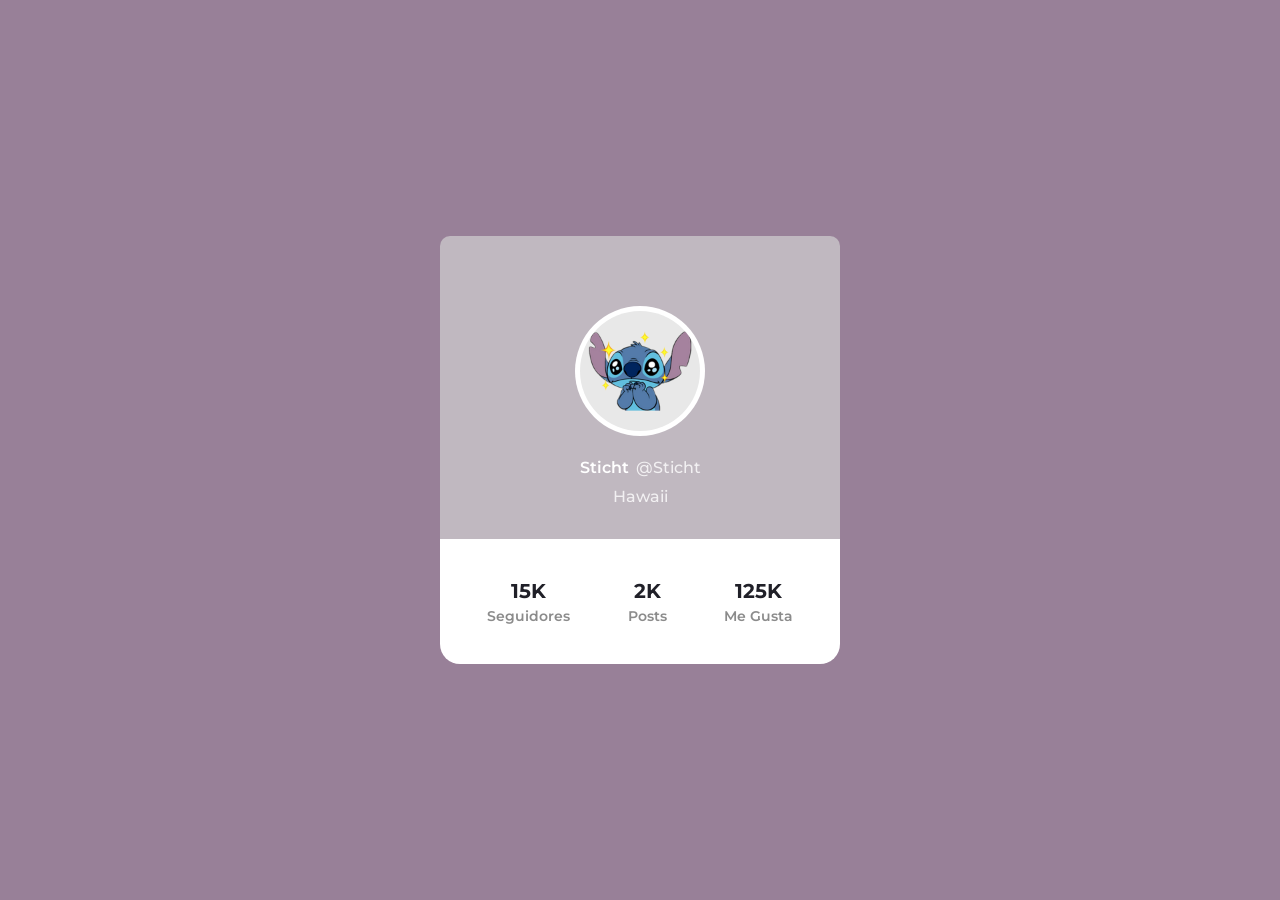
==== proyecto02/index.html @ 89e18568 "tarjeta" ====
<!DOCTYPE html>
<html lang="en">
<head>
  <meta charset="UTF-8">
  <meta name="viewport" content="width=device-width, initial-scale=1.0">
  <link rel="preconnect" href="https://fonts.googleapis.com">
  <link rel="preconnect" href="https://fonts.gstatic.com" crossorigin>
  <link href="https://fonts.googleapis.com/css2?family=Montserrat:ital,wght@0,100..900;1,100..900&display=swap"
    rel="stylesheet">
    <link rel="stylesheet" href="css/reset.css">
    <link rel="stylesheet" href="css/index.css">
  <title>Proyecto02</title>
</head>
<body>
  
  <div class="layout">
    <main class="layout__main"><!-- Layout Main es toda la tarjeta completa  -->
      
      <!-- --------- Usuario --------- -->
      <div class="main__user">
        <figure class="user__container-img">
          <img src="img/sticht.png" alt="imagen del usuario" class="user__img">
        </figure>

        <div class="user__content">
          <span class="user__name">Sticht</span>
          <span class="user__nickname">@Sticht</span>
        </div>
        <p class="user__city">Hawaii</p>
      </div>


      <!-- --------- Redes --------- -->
      
      <di class="main__follows">
        <div class="follows__follow">
          <p class="follow__number">
            15K
          </p>
          <p class="follow__subtitulo">
            Seguidores
          </p>
        </div>
      
        <div class="follows__follow">
          <p class="follow__number">
            2K
          </p>
          <p class="follow__subtitulo">
            Posts
          </p>
        </div>

        <div class="follows__follow">
          <p class="follow__number">
            125K
          </p>
          <p class="follow__subtitulo">
            Me Gusta
          </p>
        </div>
      </div>

    </main>
  </div>
  
</body>
</html>
---- proyecto02/css/index.css ----
html{
  font-size: 10px;/* 10px = 1rem lo usamos como medida relativa, esto quiere decir que si cambiamos el tamaño de la fuente del html, todo lo demás se ajustará en proporción */
  /* 1rem = 10px, por lo tanto 1.6rem = 16px, 1.5rem = 15px, etc.      
*/
}

body{
  font-family: 'Montserrat', sans-serif;
  font-size: 1.6rem;/* 1.6rem = 16px */  
}
.layout{
  width: 100%;/*anchura caja principal*/
  min-height: 100%;/*altura minima de  caja principal*/
  position: absolute;/*va a estar siempre en el mismo sitio*/
  /* <!todos los elementos del layout van a tener un posicionamiento central */
  display: flex;/*usamos flexbox*/
  justify-content: center;/*centramos horizontalmente*/
  align-items: center;/*centramos verticalmente*/
  background-color: #988098;
}
/* <!-- Layout Main es toda la tarjeta completa  --> */
.layout__main{
  min-width: 40rem;/*anchura minima de la caja principal*/
  border: 2rem;
  border-width: 2rem;

  background-color: white;
  /*box-shadow: 0px 0px 10px red;/*es la sombra que va a tener la caja en este caso 0px 0px en eje x e y y difuminacion de 13px*/
  border-radius: 20px;/*bordes redondeados para que no se vea los bordes blancos*/
}

.main__user{
  width: 100%;
  display: flex;/*usamos flexbox*/
  flex-direction: column;/*los elementos van a estar en columna*/
  align-items: center;/*centramos los elementos en el eje x*/
  padding-bottom: 3rem;/*espacio interno de la caja*/
  background-color: #C0b8c0;
  border-radius: 10px 10px 0 0 ;/*bordes redondeados de izq der de arriab y los de abajo estan rectos*/
}
.user__container-img{
  width: 13rem;
  height: 13rem;
  background-color: white;
  padding: 0.5rem;
  margin-top: 7rem;
  margin-bottom: 2rem;
  border-radius: 13rem;/*para que sea circular*/

}

.user__img{
  width: 100%;
  height: 100%;
  border-radius: 13rem;/*para que sea circular*/
  object-fit: cover;/*para que la imagen se ajuste al contenedor sin deformarse*/
  background-color: #e8e8e8;/*le doy color de fondo a la imagen*/
}

.user__content{
  text-align: center;/*centramos el texto*/
  margin-bottom: 0.5rem;/*margen inferior del texto*/
}
.user__name{
  color: white;/*color del texto*/
  font-weight: 600;/*negrita del texto*/
  margin-right: 0.3rem;/*margen derecho del texto*/
  cursor:pointer;/*cursor de mano al pasar por encima del texto*/
}
.user__city,.user__nickname{
  color:white;/*color del texto*/
  font-weight: 500;/*normal del texto*/
  opacity: 0.8;/*opacidad del texto*/
}

.main__follows{
  display: flex;/*usamos flexbox*/
  flex-direction: row;/*los elementos van a estar en fila*/
  justify-content: space-between;/*espacio entre los elementos*/
  gap: 1.5em;/*espacio entre los elementos*/
  margin: 3rem 0;/*margen superior e inferior de 3rem*/
  padding: 0 4rem;/*espacio interno de la caja*/
  text-align: center;/*centramos el texto*/
}
.follows__follow{
  border: 2px solid transparent;/*borde de la caja*/
  border-radius: 10px;/*bordes redondeados de la caja*/ 
  padding: 0.5rem;/*espacio interno de la caja*/
  cursor: pointer;/*cursor de mano al pasar por encima*/
  transition: all 500ms ease-in-out;/*transicion de 300ms al pasar por encima*/
  
}
.follows__follow:hover{
  border-color: #988098;/*cambio de color del borde al pasar por encima*/  
}
.follow__subtitulo{
  color: #191919;
  font-weight: 600;/*negrita del texto*/
  font-size: 1.4rem;
  opacity: 0.5;/*opacidad del texto*/
}
.follow__number{
  color: #202028;
  font-weight: 700;/*negrita del texto*/
  font-size: 2rem;
}
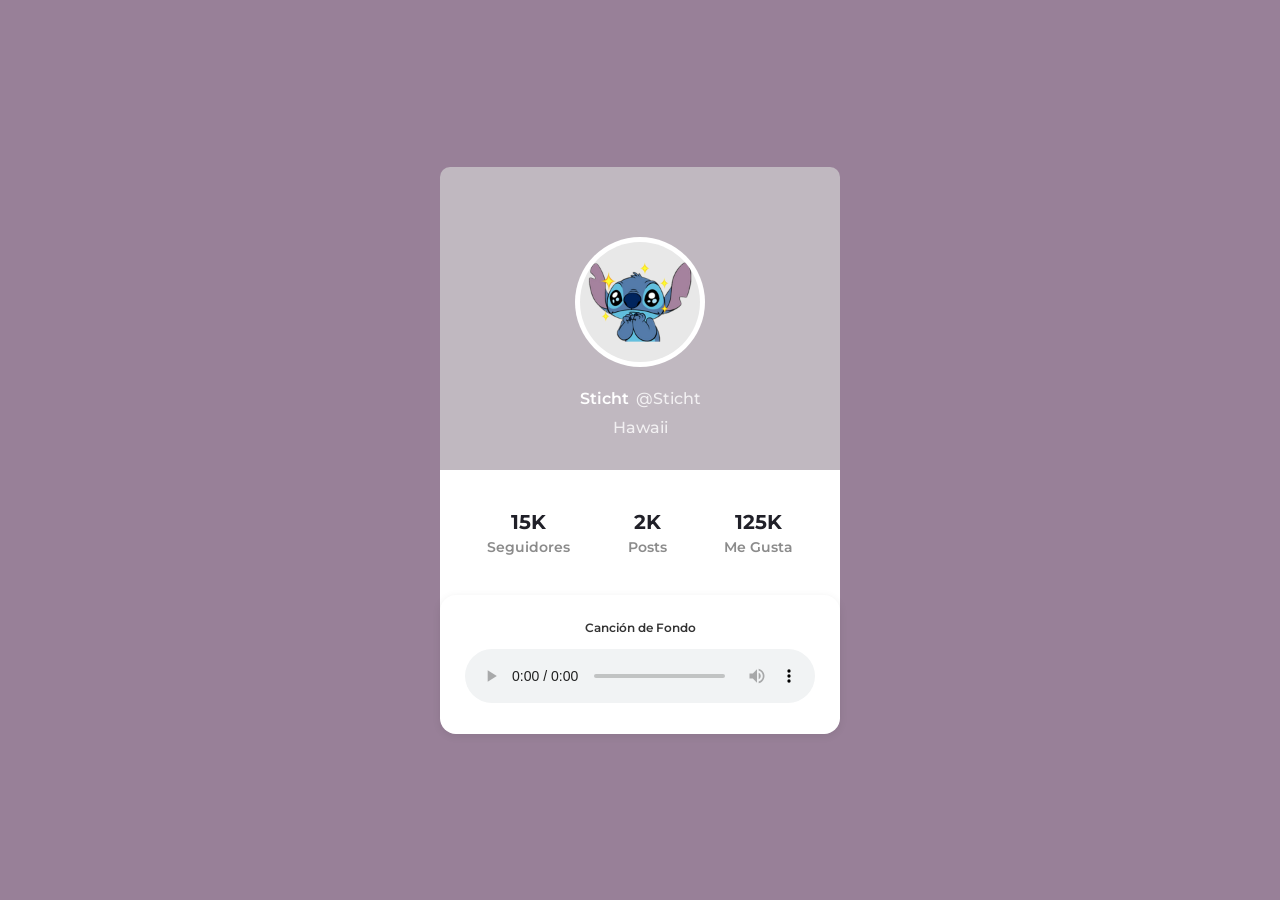
==== commit 85ef0f18: "seccion de audio" ====
--- a/proyecto02/index.html
+++ b/proyecto02/index.html
@@ -32,7 +32,7 @@
 
       <!-- --------- Redes --------- -->
       
-      <di class="main__follows">
+      <div class="main__follows">
         <div class="follows__follow">
           <p class="follow__number">
             15K
@@ -60,7 +60,12 @@
           </p>
         </div>
       </div>
-
+      <section class="layout__music">
+        <h2 class="music__title">Canción de Fondo</h2>
+        <div class="music__player">
+          <audio src="./audio/Cant Help Falling In Love - Elvis Presley (Boyce Avenue acoustic cover).mp3" controls loop></audio>
+        </div>
+      </section>
     </main>
   </div>
   
--- a/proyecto02/css/index.css
+++ b/proyecto02/css/index.css
@@ -104,3 +104,28 @@
   font-weight: 700;/*negrita del texto*/
   font-size: 2rem;
 }
+
+
+/*Seccion de musica*/
+.layout__music {
+  background: #fff;
+  border-radius: 16px;
+  box-shadow: 0 2px 8px rgba(0,0,0,0.08);
+  margin-top: 24px;
+  padding: 24px;
+  text-align: center;
+}
+
+.music__title {
+  font-family: 'Montserrat', sans-serif;
+  font-size: 1.2rem;
+  font-weight: 600;
+  margin-bottom: 12px;
+  color: #333;
+}
+
+.music__player audio {
+  width: 100%;
+  max-width: 350px;
+  outline: none;
+}
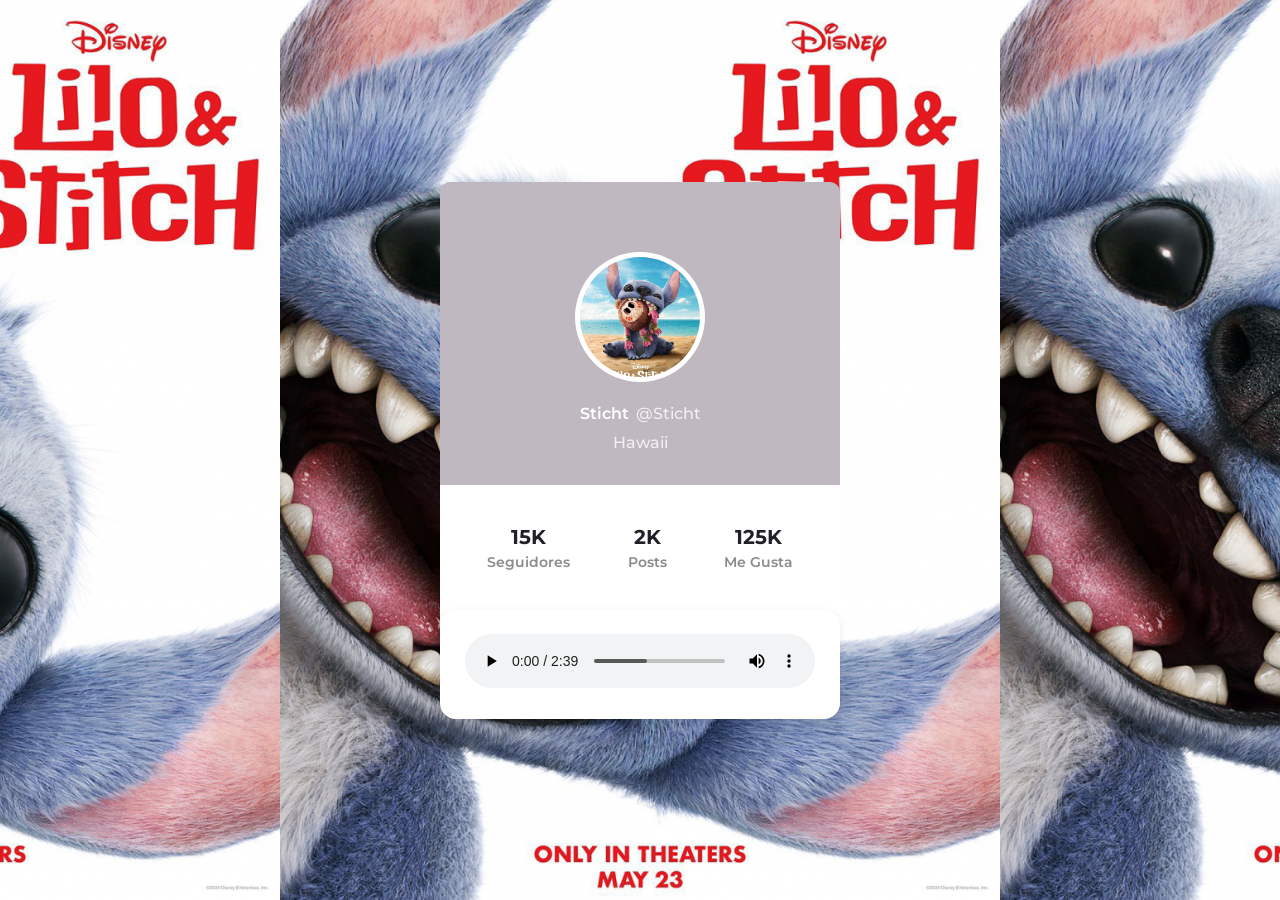
==== commit e815eaed: "proyecto terminado" ====
--- a/proyecto02/index.html
+++ b/proyecto02/index.html
@@ -12,14 +12,14 @@
   <title>Proyecto02</title>
 </head>
 <body>
-  
-  <div class="layout">
+    
+  <div class="layout" id="layout__slide"><!--Agregamos ID para slide de fondo-->
     <main class="layout__main"><!-- Layout Main es toda la tarjeta completa  -->
       
       <!-- --------- Usuario --------- -->
       <div class="main__user">
         <figure class="user__container-img">
-          <img src="img/sticht.png" alt="imagen del usuario" class="user__img">
+          <img src="img/sticht2.jpg" alt="imagen del usuario" class="user__img">
         </figure>
 
         <div class="user__content">
@@ -60,14 +60,28 @@
           </p>
         </div>
       </div>
-      <section class="layout__music">
-        <h2 class="music__title">Canción de Fondo</h2>
+      <section class="layout__music">        
         <div class="music__player">
-          <audio src="./audio/Cant Help Falling In Love - Elvis Presley (Boyce Avenue acoustic cover).mp3" controls loop></audio>
+          <audio src="./audio/hawaiian-roller-coaster-ride-from-lilo-stitch-128-ytshorts.savetube.me.mp3" controls loop></audio>
         </div>
       </section>
     </main>
   </div>
-  
+  <!-- Scripte para agregar slide de imagenes de fondo -->
+  <script>
+    const images = [
+      '/proyecto02/img/sticht0.jpg',
+      '/proyecto02/img/sticht1.jpg',
+      '/proyecto02/img/sticht3.jpg'      
+    ];
+    let current = 0;
+    const slider = document.querySelector('#layout__slide');
+    function changeBackground() {
+      slider.style.backgroundImage = `url('${images[current]}')`;
+      current = (current + 1) % images.length;
+    }
+    changeBackground();
+    setInterval(changeBackground, 2000); // Cambia cada 4 segundos
+  </script>
 </body>
 </html>
--- a/proyecto02/css/index.css
+++ b/proyecto02/css/index.css
@@ -17,6 +17,12 @@
   justify-content: center;/*centramos horizontalmente*/
   align-items: center;/*centramos verticalmente*/
   background-color: #988098;
+
+  /*-------------------------Css Slide de imagen de fondo---------------------------------------------*/
+  background-size: contain;/*ahora cubre toda la pantalla*/
+  background-position: center;/*centramos la imagen de fondo*/  
+  /*background-repeat: no-repeat;/*no repetimos la imagen de fondo*/
+  /*-------------------------------------------------------------------------*/
 }
 /* <!-- Layout Main es toda la tarjeta completa  --> */
 .layout__main{
@@ -116,16 +122,8 @@
   text-align: center;
 }
 
-.music__title {
-  font-family: 'Montserrat', sans-serif;
-  font-size: 1.2rem;
-  font-weight: 600;
-  margin-bottom: 12px;
-  color: #333;
-}
-
 .music__player audio {
   width: 100%;
   max-width: 350px;
   outline: none;
-}+}
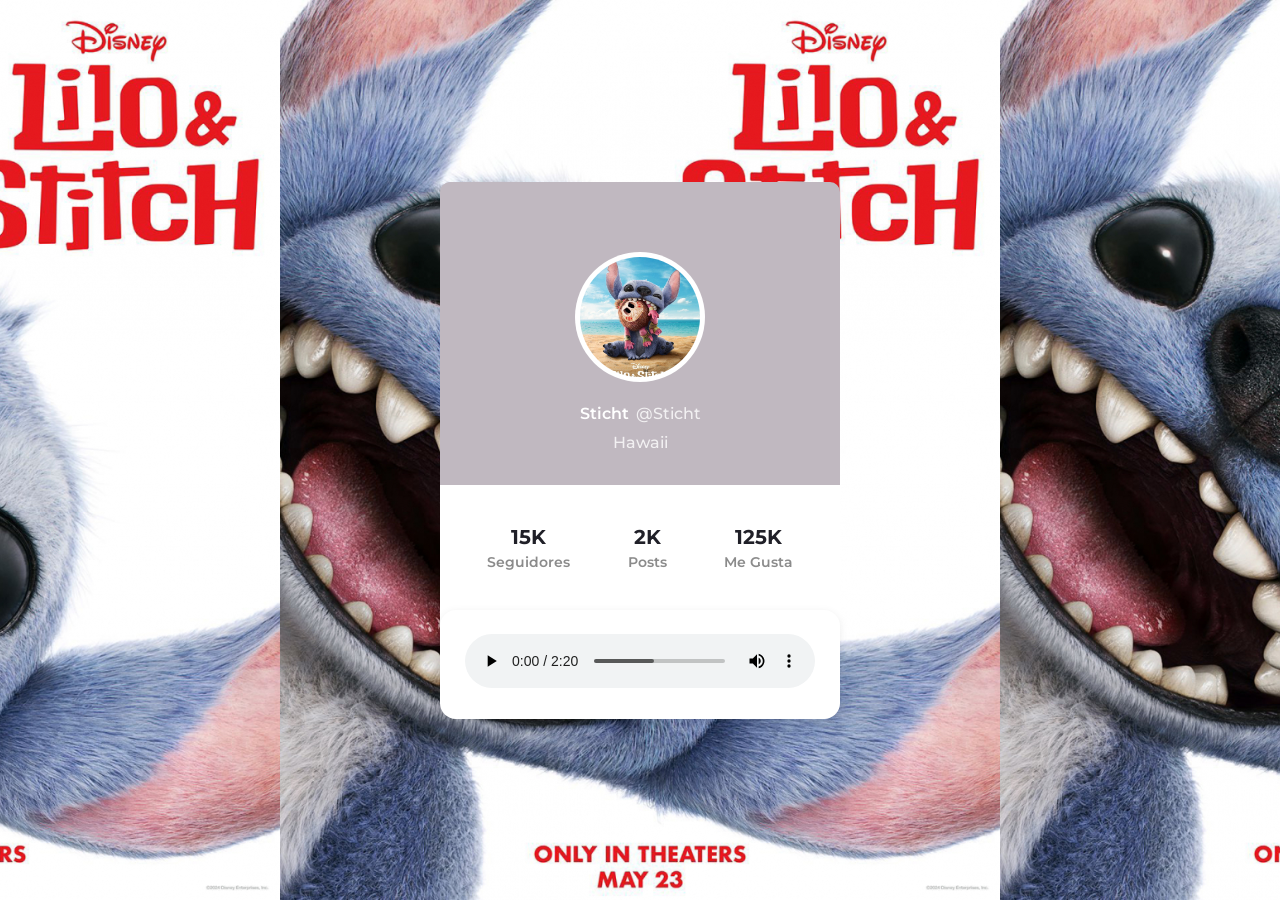
==== commit 4a788dcc: "proyecto terminado" ====
--- a/proyecto02/index.html
+++ b/proyecto02/index.html
@@ -1,5 +1,6 @@
 <!DOCTYPE html>
 <html lang="en">
+
 <head>
   <meta charset="UTF-8">
   <meta name="viewport" content="width=device-width, initial-scale=1.0">
@@ -7,15 +8,17 @@
   <link rel="preconnect" href="https://fonts.gstatic.com" crossorigin>
   <link href="https://fonts.googleapis.com/css2?family=Montserrat:ital,wght@0,100..900;1,100..900&display=swap"
     rel="stylesheet">
-    <link rel="stylesheet" href="css/reset.css">
-    <link rel="stylesheet" href="css/index.css">
-  <title>Proyecto02</title>
+    <link rel="icon" href="img/sticht.png" type="image/png">
+  <link rel="stylesheet" href="css/reset.css">
+  <link rel="stylesheet" href="css/index.css">
+  <title>Lilo & Sticht</title>
 </head>
+
 <body>
-    
+
   <div class="layout" id="layout__slide"><!--Agregamos ID para slide de fondo-->
     <main class="layout__main"><!-- Layout Main es toda la tarjeta completa  -->
-      
+
       <!-- --------- Usuario --------- -->
       <div class="main__user">
         <figure class="user__container-img">
@@ -31,7 +34,7 @@
 
 
       <!-- --------- Redes --------- -->
-      
+
       <div class="main__follows">
         <div class="follows__follow">
           <p class="follow__number">
@@ -41,7 +44,7 @@
             Seguidores
           </p>
         </div>
-      
+
         <div class="follows__follow">
           <p class="follow__number">
             2K
@@ -60,9 +63,9 @@
           </p>
         </div>
       </div>
-      <section class="layout__music">        
+      <section class="layout__music">
         <div class="music__player">
-          <audio src="./audio/hawaiian-roller-coaster-ride-from-lilo-stitch-128-ytshorts.savetube.me.mp3" controls loop></audio>
+          <audio src="./audio/elvis-presley-you-re-the-devil-in-disguise.mp3" controls loop></audio>
         </div>
       </section>
     </main>
@@ -70,18 +73,20 @@
   <!-- Scripte para agregar slide de imagenes de fondo -->
   <script>
     const images = [
-      '/proyecto02/img/sticht0.jpg',
-      '/proyecto02/img/sticht1.jpg',
-      '/proyecto02/img/sticht3.jpg'      
+      "/proyecto02/img/sticht0.jpg",
+      "/proyecto02/img/sticht1.jpg",
+      "/proyecto02/img/sticht3.jpg",
     ];
     let current = 0;
-    const slider = document.querySelector('#layout__slide');
+    const slider = document.querySelector("#layout__slide");
     function changeBackground() {
       slider.style.backgroundImage = `url('${images[current]}')`;
       current = (current + 1) % images.length;
     }
     changeBackground();
     setInterval(changeBackground, 2000); // Cambia cada 4 segundos
+
   </script>
 </body>
+
 </html>
